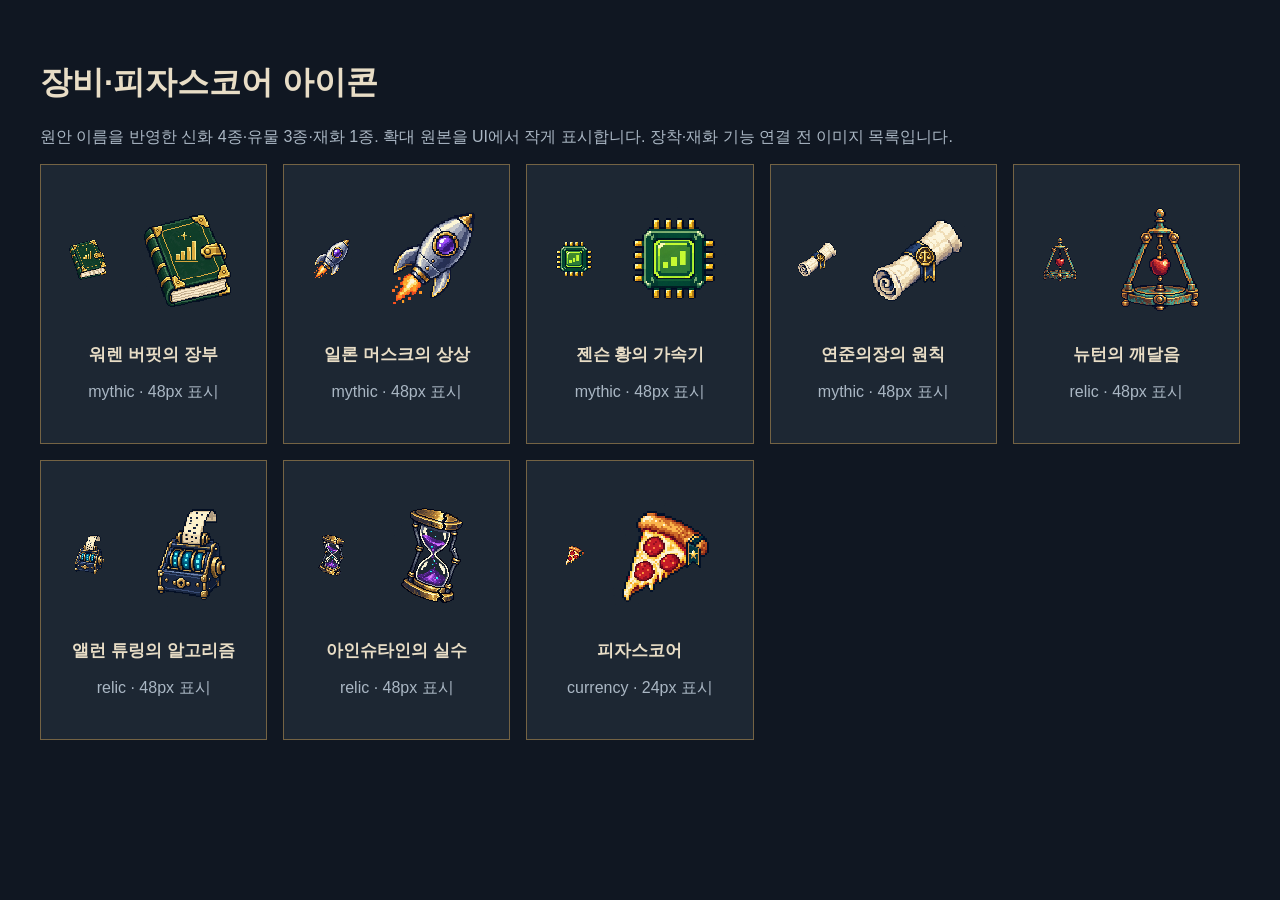
==== assets/equipment/index.html @ a0e7d1d0 "Add pixel-style mythic and relic equipment art and pizza score icon Preserve seven original design n" ====
<!doctype html><html lang="ko"><meta charset="utf-8"><meta name="viewport" content="width=device-width"><title>장비 도트 아이콘</title><style>body{background:#101722;color:#e8ddc6;font:16px sans-serif;padding:32px}main{display:grid;grid-template-columns:repeat(auto-fit,minmax(220px,1fr));gap:16px}article{background:#1d2733;border:1px solid #746344;padding:24px;text-align:center}img{image-rendering:pixelated;object-fit:contain}p{color:#aab7c4}h2{font-size:17px}.preview{height:140px;display:flex;gap:20px;align-items:center;justify-content:center}</style><h1>장비·피자스코어 아이콘</h1><p>원안 이름을 반영한 신화 4종·유물 3종·재화 1종. 확대 원본을 UI에서 작게 표시합니다. 장착·재화 기능 연결 전 이미지 목록입니다.</p><main><article><div class="preview"><img src="./buffett-ledger.png" width="48" height="48" alt="워렌 버핏의 장부"><img src="./buffett-ledger.png" width="112" height="112" alt=""></div><h2>워렌 버핏의 장부</h2><p>mythic · 48px 표시</p></article><article><div class="preview"><img src="./musk-imagination.png" width="48" height="48" alt="일론 머스크의 상상"><img src="./musk-imagination.png" width="112" height="112" alt=""></div><h2>일론 머스크의 상상</h2><p>mythic · 48px 표시</p></article><article><div class="preview"><img src="./jensen-accelerator.png" width="48" height="48" alt="젠슨 황의 가속기"><img src="./jensen-accelerator.png" width="112" height="112" alt=""></div><h2>젠슨 황의 가속기</h2><p>mythic · 48px 표시</p></article><article><div class="preview"><img src="./fed-principles.png" width="48" height="48" alt="연준의장의 원칙"><img src="./fed-principles.png" width="112" height="112" alt=""></div><h2>연준의장의 원칙</h2><p>mythic · 48px 표시</p></article><article><div class="preview"><img src="./newton-insight.png" width="48" height="48" alt="뉴턴의 깨달음"><img src="./newton-insight.png" width="112" height="112" alt=""></div><h2>뉴턴의 깨달음</h2><p>relic · 48px 표시</p></article><article><div class="preview"><img src="./turing-algorithm.png" width="48" height="48" alt="앨런 튜링의 알고리즘"><img src="./turing-algorithm.png" width="112" height="112" alt=""></div><h2>앨런 튜링의 알고리즘</h2><p>relic · 48px 표시</p></article><article><div class="preview"><img src="./einstein-mistake.png" width="48" height="48" alt="아인슈타인의 실수"><img src="./einstein-mistake.png" width="112" height="112" alt=""></div><h2>아인슈타인의 실수</h2><p>relic · 48px 표시</p></article><article><div class="preview"><img src="./pizza-score.png" width="24" height="24" alt="피자스코어"><img src="./pizza-score.png" width="112" height="112" alt=""></div><h2>피자스코어</h2><p>currency · 24px 표시</p></article></main></html>
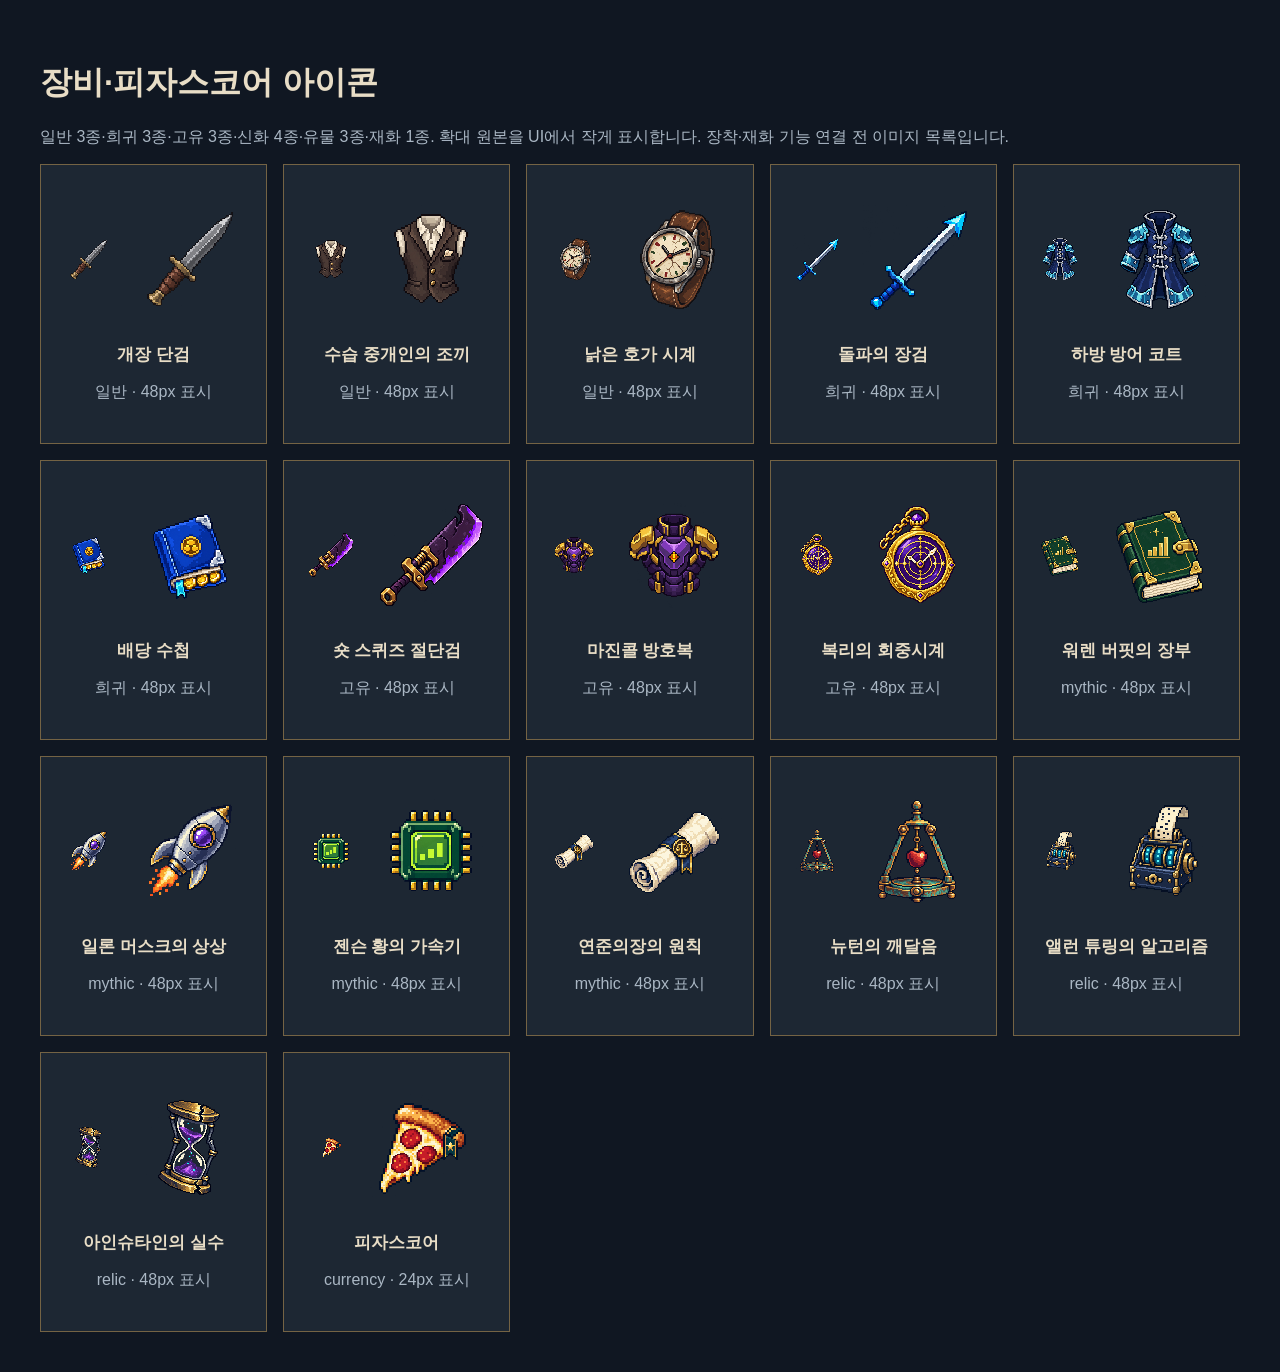
==== commit 003af7a4: "Add nine common, rare and unique pixel equipment icons and art log" ====
--- a/assets/equipment/index.html
+++ b/assets/equipment/index.html
@@ -1 +1 @@
-<!doctype html><html lang="ko"><meta charset="utf-8"><meta name="viewport" content="width=device-width"><title>장비 도트 아이콘</title><style>body{background:#101722;color:#e8ddc6;font:16px sans-serif;padding:32px}main{display:grid;grid-template-columns:repeat(auto-fit,minmax(220px,1fr));gap:16px}article{background:#1d2733;border:1px solid #746344;padding:24px;text-align:center}img{image-rendering:pixelated;object-fit:contain}p{color:#aab7c4}h2{font-size:17px}.preview{height:140px;display:flex;gap:20px;align-items:center;justify-content:center}</style><h1>장비·피자스코어 아이콘</h1><p>원안 이름을 반영한 신화 4종·유물 3종·재화 1종. 확대 원본을 UI에서 작게 표시합니다. 장착·재화 기능 연결 전 이미지 목록입니다.</p><main><article><div class="preview"><img src="./buffett-ledger.png" width="48" height="48" alt="워렌 버핏의 장부"><img src="./buffett-ledger.png" width="112" height="112" alt=""></div><h2>워렌 버핏의 장부</h2><p>mythic · 48px 표시</p></article><article><div class="preview"><img src="./musk-imagination.png" width="48" height="48" alt="일론 머스크의 상상"><img src="./musk-imagination.png" width="112" height="112" alt=""></div><h2>일론 머스크의 상상</h2><p>mythic · 48px 표시</p></article><article><div class="preview"><img src="./jensen-accelerator.png" width="48" height="48" alt="젠슨 황의 가속기"><img src="./jensen-accelerator.png" width="112" height="112" alt=""></div><h2>젠슨 황의 가속기</h2><p>mythic · 48px 표시</p></article><article><div class="preview"><img src="./fed-principles.png" width="48" height="48" alt="연준의장의 원칙"><img src="./fed-principles.png" width="112" height="112" alt=""></div><h2>연준의장의 원칙</h2><p>mythic · 48px 표시</p></article><article><div class="preview"><img src="./newton-insight.png" width="48" height="48" alt="뉴턴의 깨달음"><img src="./newton-insight.png" width="112" height="112" alt=""></div><h2>뉴턴의 깨달음</h2><p>relic · 48px 표시</p></article><article><div class="preview"><img src="./turing-algorithm.png" width="48" height="48" alt="앨런 튜링의 알고리즘"><img src="./turing-algorithm.png" width="112" height="112" alt=""></div><h2>앨런 튜링의 알고리즘</h2><p>relic · 48px 표시</p></article><article><div class="preview"><img src="./einstein-mistake.png" width="48" height="48" alt="아인슈타인의 실수"><img src="./einstein-mistake.png" width="112" height="112" alt=""></div><h2>아인슈타인의 실수</h2><p>relic · 48px 표시</p></article><article><div class="preview"><img src="./pizza-score.png" width="24" height="24" alt="피자스코어"><img src="./pizza-score.png" width="112" height="112" alt=""></div><h2>피자스코어</h2><p>currency · 24px 표시</p></article></main></html>
+<!doctype html><html lang="ko"><meta charset="utf-8"><meta name="viewport" content="width=device-width"><title>장비 도트 아이콘</title><style>body{background:#101722;color:#e8ddc6;font:16px sans-serif;padding:32px}main{display:grid;grid-template-columns:repeat(auto-fit,minmax(220px,1fr));gap:16px}article{background:#1d2733;border:1px solid #746344;padding:24px;text-align:center}img{image-rendering:pixelated;object-fit:contain}p{color:#aab7c4}h2{font-size:17px}.preview{height:140px;display:flex;gap:20px;align-items:center;justify-content:center}</style><h1>장비·피자스코어 아이콘</h1><p>일반 3종·희귀 3종·고유 3종·신화 4종·유물 3종·재화 1종. 확대 원본을 UI에서 작게 표시합니다. 장착·재화 기능 연결 전 이미지 목록입니다.</p><main><article><div class="preview"><img src="./opening-dagger.png" width="48" height="48" alt="개장 단검"><img src="./opening-dagger.png" width="112" height="112" alt=""></div><h2>개장 단검</h2><p>일반 · 48px 표시</p></article><article><div class="preview"><img src="./apprentice-broker-vest.png" width="48" height="48" alt="수습 중개인의 조끼"><img src="./apprentice-broker-vest.png" width="112" height="112" alt=""></div><h2>수습 중개인의 조끼</h2><p>일반 · 48px 표시</p></article><article><div class="preview"><img src="./worn-quote-watch.png" width="48" height="48" alt="낡은 호가 시계"><img src="./worn-quote-watch.png" width="112" height="112" alt=""></div><h2>낡은 호가 시계</h2><p>일반 · 48px 표시</p></article><article><div class="preview"><img src="./breakout-longsword.png" width="48" height="48" alt="돌파의 장검"><img src="./breakout-longsword.png" width="112" height="112" alt=""></div><h2>돌파의 장검</h2><p>희귀 · 48px 표시</p></article><article><div class="preview"><img src="./downside-defense-coat.png" width="48" height="48" alt="하방 방어 코트"><img src="./downside-defense-coat.png" width="112" height="112" alt=""></div><h2>하방 방어 코트</h2><p>희귀 · 48px 표시</p></article><article><div class="preview"><img src="./dividend-notebook.png" width="48" height="48" alt="배당 수첩"><img src="./dividend-notebook.png" width="112" height="112" alt=""></div><h2>배당 수첩</h2><p>희귀 · 48px 표시</p></article><article><div class="preview"><img src="./short-squeeze-cleaver.png" width="48" height="48" alt="숏 스퀴즈 절단검"><img src="./short-squeeze-cleaver.png" width="112" height="112" alt=""></div><h2>숏 스퀴즈 절단검</h2><p>고유 · 48px 표시</p></article><article><div class="preview"><img src="./margin-call-armor.png" width="48" height="48" alt="마진콜 방호복"><img src="./margin-call-armor.png" width="112" height="112" alt=""></div><h2>마진콜 방호복</h2><p>고유 · 48px 표시</p></article><article><div class="preview"><img src="./compound-pocket-watch.png" width="48" height="48" alt="복리의 회중시계"><img src="./compound-pocket-watch.png" width="112" height="112" alt=""></div><h2>복리의 회중시계</h2><p>고유 · 48px 표시</p></article><article><div class="preview"><img src="./buffett-ledger.png" width="48" height="48" alt="워렌 버핏의 장부"><img src="./buffett-ledger.png" width="112" height="112" alt=""></div><h2>워렌 버핏의 장부</h2><p>mythic · 48px 표시</p></article><article><div class="preview"><img src="./musk-imagination.png" width="48" height="48" alt="일론 머스크의 상상"><img src="./musk-imagination.png" width="112" height="112" alt=""></div><h2>일론 머스크의 상상</h2><p>mythic · 48px 표시</p></article><article><div class="preview"><img src="./jensen-accelerator.png" width="48" height="48" alt="젠슨 황의 가속기"><img src="./jensen-accelerator.png" width="112" height="112" alt=""></div><h2>젠슨 황의 가속기</h2><p>mythic · 48px 표시</p></article><article><div class="preview"><img src="./fed-principles.png" width="48" height="48" alt="연준의장의 원칙"><img src="./fed-principles.png" width="112" height="112" alt=""></div><h2>연준의장의 원칙</h2><p>mythic · 48px 표시</p></article><article><div class="preview"><img src="./newton-insight.png" width="48" height="48" alt="뉴턴의 깨달음"><img src="./newton-insight.png" width="112" height="112" alt=""></div><h2>뉴턴의 깨달음</h2><p>relic · 48px 표시</p></article><article><div class="preview"><img src="./turing-algorithm.png" width="48" height="48" alt="앨런 튜링의 알고리즘"><img src="./turing-algorithm.png" width="112" height="112" alt=""></div><h2>앨런 튜링의 알고리즘</h2><p>relic · 48px 표시</p></article><article><div class="preview"><img src="./einstein-mistake.png" width="48" height="48" alt="아인슈타인의 실수"><img src="./einstein-mistake.png" width="112" height="112" alt=""></div><h2>아인슈타인의 실수</h2><p>relic · 48px 표시</p></article><article><div class="preview"><img src="./pizza-score.png" width="24" height="24" alt="피자스코어"><img src="./pizza-score.png" width="112" height="112" alt=""></div><h2>피자스코어</h2><p>currency · 24px 표시</p></article></main></html>
